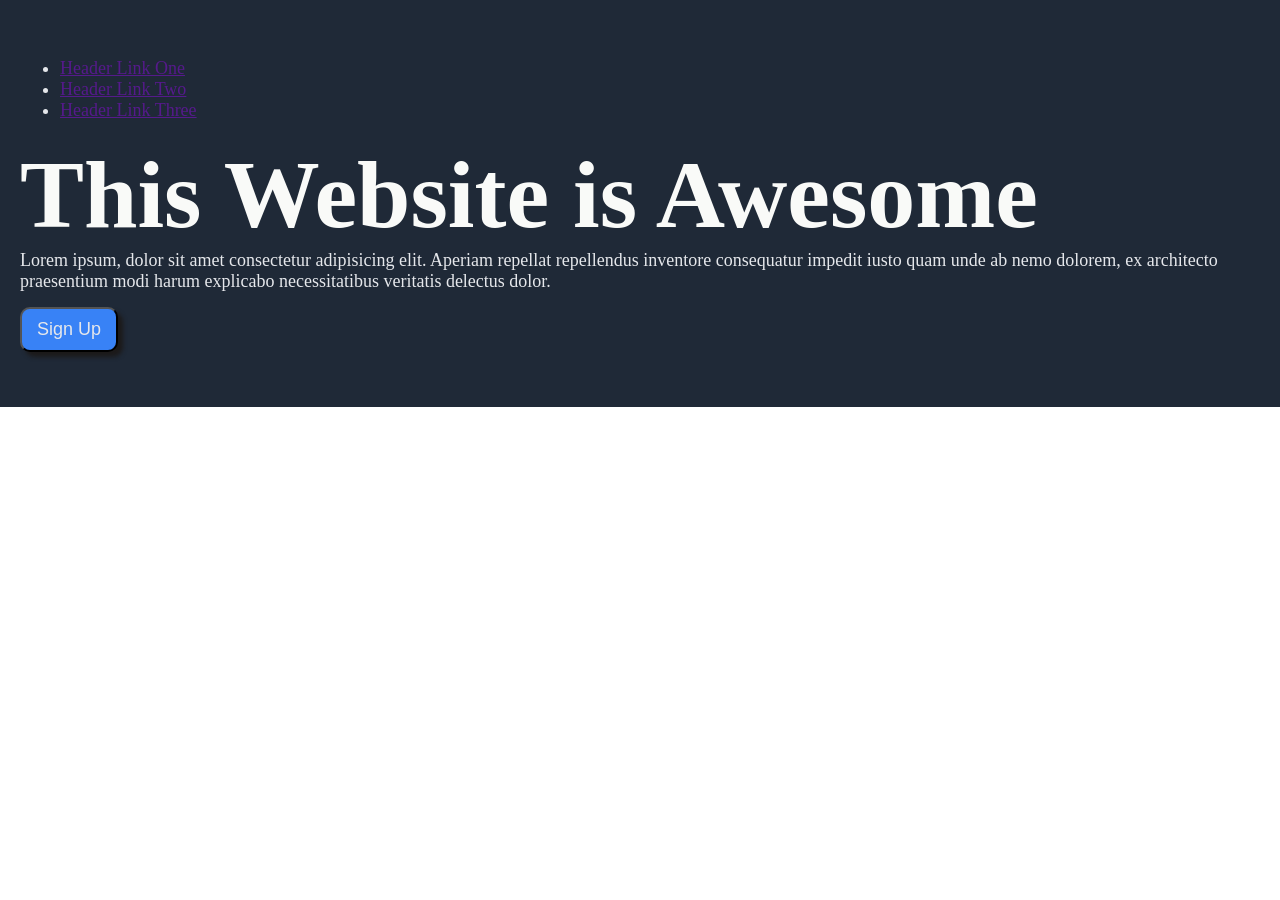
==== index.html @ 42dfd823 "Add initial HTML and CSS files for website layout" ====
<!DOCTYPE html>
<html lang="en">
<head>
    <meta charset="UTF-8">
    <meta name="viewport" content="width=device-width, initial-scale=1.0">
    <title>Document</title>
    <link rel="stylesheet" href="style.css">
</head>
<body>
    <!-- Header Section -->
    <header id="Header">

        <!-- Header Links -->
        <ul class="headerLinks">
            <li><a href="">Header Link One</a></li>
            <li><a href="">Header Link Two</a></li>
            <li><a href="">Header Link Three</a></li>
        </ul>

        <!-- Header Content -->
         <div class="headerTitle">
            <h1>This Website is Awesome</h1>
        </div>

        <div class="headerParagraph">
            Lorem ipsum, dolor sit amet consectetur adipisicing elit. Aperiam repellat repellendus inventore consequatur impedit iusto quam unde ab nemo dolorem, ex architecto praesentium modi harum explicabo necessitatibus veritatis delectus dolor.
        </div>
        <!-- Header Button -->
        <div >
            <button class="headerButton"> Sign Up</button>
        </div>
    </header>


</body>
</html>
---- style.css ----
body {
    margin: 0;
    padding: 0;
}

#Header{
    background-color: #1F2937;
    width: 100%;
    padding: 40px 20px;
    box-sizing: border-box;
}

.headerTitle{
    font-size: 48px;
    color: #F9FAF8;
    font-weight: 900;
    margin: 0;
    margin-bottom: 0;
}

.headerTitle h1{
    margin: 0;
}

.headerParagraph, .headerLinks, .headerButton{
    font-size:18px;
    color:#E5E7EB;
}

.headerParagraph{
    padding-top: 0px;
}

.headerButton {
    margin: 15px 0;
    padding: 10px 15px;
    background-color: #3882F6;
    border-radius: 10px;
    box-shadow: 5px 5px 4px #1c1a1a;
}
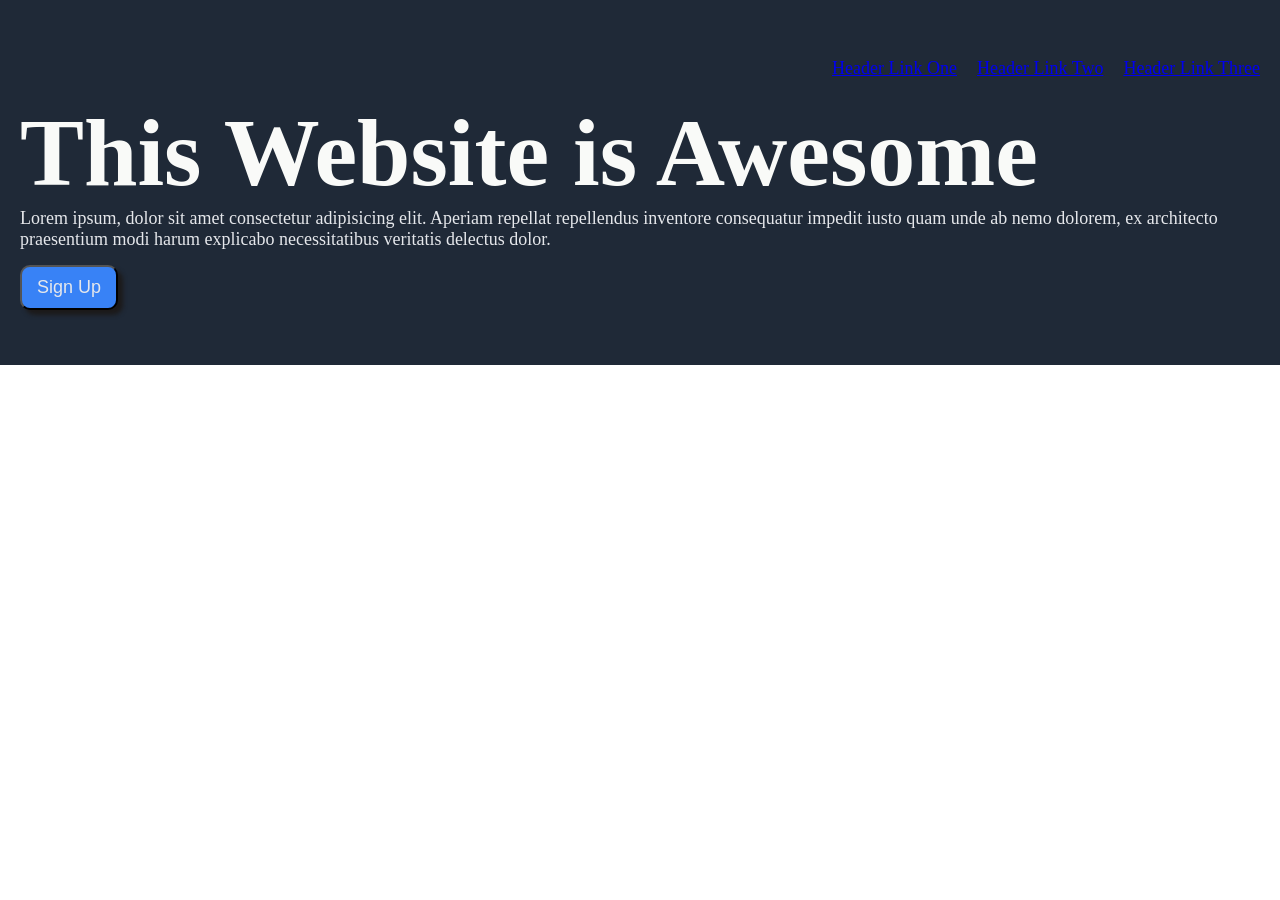
==== commit 918ae27a: "Refactor header links in index.html and enhance styling in style.css" ====
--- a/index.html
+++ b/index.html
@@ -12,9 +12,9 @@
 
         <!-- Header Links -->
         <ul class="headerLinks">
-            <li><a href="">Header Link One</a></li>
-            <li><a href="">Header Link Two</a></li>
-            <li><a href="">Header Link Three</a></li>
+            <li class="headerOne"><a href="one">Header Link One</a></li>
+            <li class="headerTwo"><a href="two">Header Link Two</a></li>
+            <li class="headerThree"><a href="three">Header Link Three</a></li>
         </ul>
 
         <!-- Header Content -->
--- a/style.css
+++ b/style.css
@@ -38,3 +38,13 @@
     border-radius: 10px;
     box-shadow: 5px 5px 4px #1c1a1a;
 }
+
+
+.headerLinks {
+    display: flex;
+    list-style: none;
+    gap: 20px;
+    justify-content:end;
+    color:#E5E7EB;
+
+}
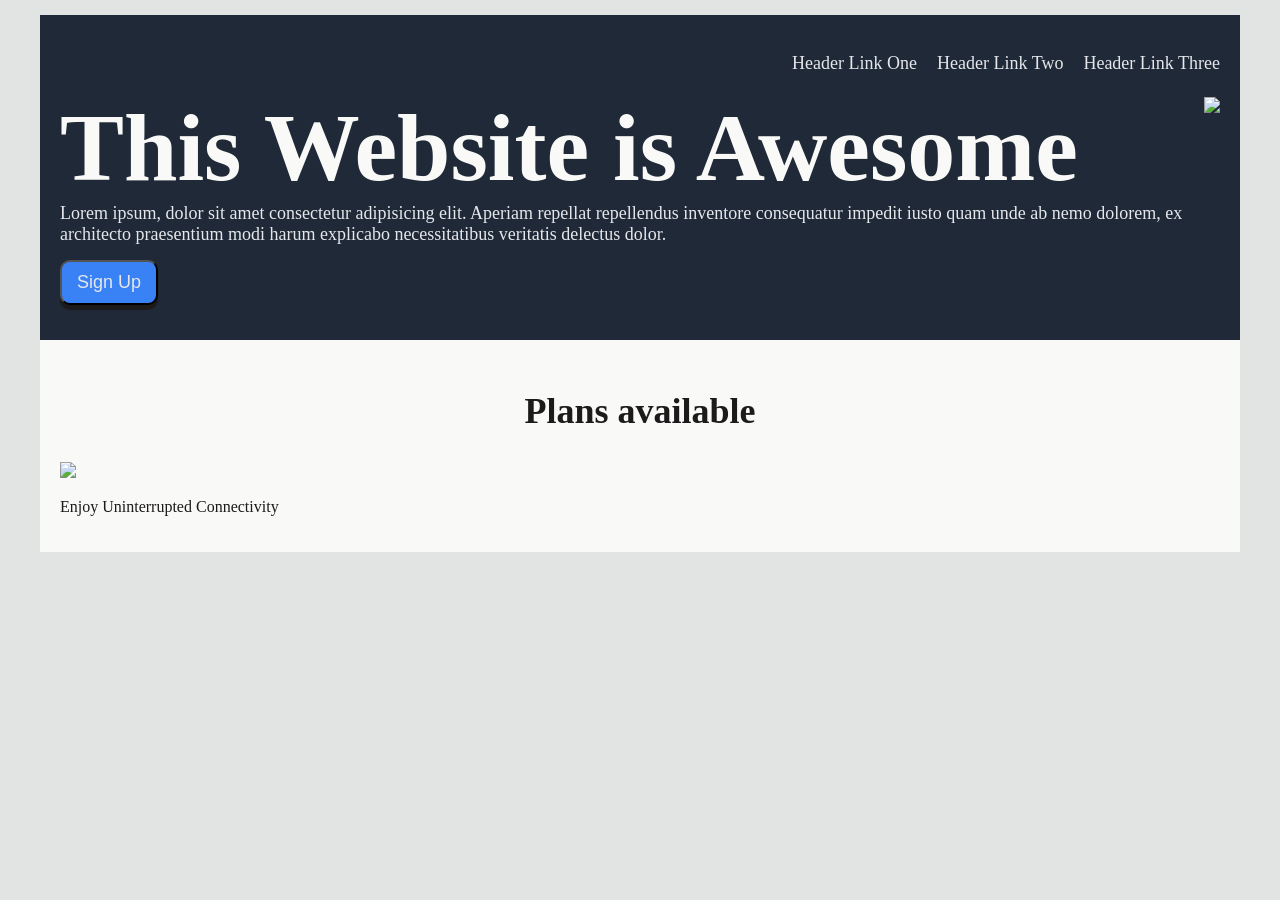
==== commit 03340cba: "Add stock photo and README file with image credits - Added a new stock photo: "Guy watching tv while" ====
--- a/index.html
+++ b/index.html
@@ -3,7 +3,7 @@
 <head>
     <meta charset="UTF-8">
     <meta name="viewport" content="width=device-width, initial-scale=1.0">
-    <title>Document</title>
+    <title>Universe & Universe ISP</title>
     <link rel="stylesheet" href="style.css">
 </head>
 <body>
@@ -18,7 +18,11 @@
         </ul>
 
         <!-- Header Content -->
-         <div class="headerTitle">
+         <div class="headerLogo">
+        <img src="img/Company Logo.png">
+        </div>  
+        
+        <div class="headerTitle">
             <h1>This Website is Awesome</h1>
         </div>
 
@@ -31,6 +35,16 @@
         </div>
     </header>
 
+    <nav id="contentSection">
+        <h2 class="navHeader">Plans available</h2>
+        
+        <div class="monthly">
+            <img src="Img/Stock photos/Guy watching tv while shitting on the couch.jpg">
+            <p>Enjoy Uninterrupted Connectivity</p>
+        </div>
+    </nav>
+
+
 
 </body>
 </html>
--- a/style.css
+++ b/style.css
@@ -1,12 +1,16 @@
 body {
-    margin: 0;
-    padding: 0;
+    margin: 0px auto;
+    Padding: 15px;
+    color: #F9FAF8;
+    max-width: 1200px;
+    background-color: #e2e3e3;
 }
 
+/* Header Section */
 #Header{
     background-color: #1F2937;
     width: 100%;
-    padding: 40px 20px;
+    padding: 20px 20px;
     box-sizing: border-box;
 }
 
@@ -36,7 +40,7 @@
     padding: 10px 15px;
     background-color: #3882F6;
     border-radius: 10px;
-    box-shadow: 5px 5px 4px #1c1a1a;
+    box-shadow: 0px 5px 0px #1c1a1a;
 }
 
 
@@ -48,3 +52,41 @@
     color:#E5E7EB;
 
 }
+
+.headerLinks a {
+    color: #E5E7EB;
+    text-decoration: none;
+}
+
+.headerLinks a:hover {
+    color: #F9FAF8;
+}
+
+.headerLogo {
+    Float:right;
+    margin-top: 5px;
+}
+
+.headerLogo img{
+    height: 250px;
+    width:  auto;
+}
+
+
+/* Content Section */
+#contentSection{
+    padding: 20px 20px;
+    background-color: #F9FAF8;
+    color:#1c1a1a;
+}
+
+.navHeader{
+    font-size: 36px;
+    font-weight: 900;
+    text-align: center;
+}
+
+.monthly img{
+    height: 250px; 
+    width: auto;
+}
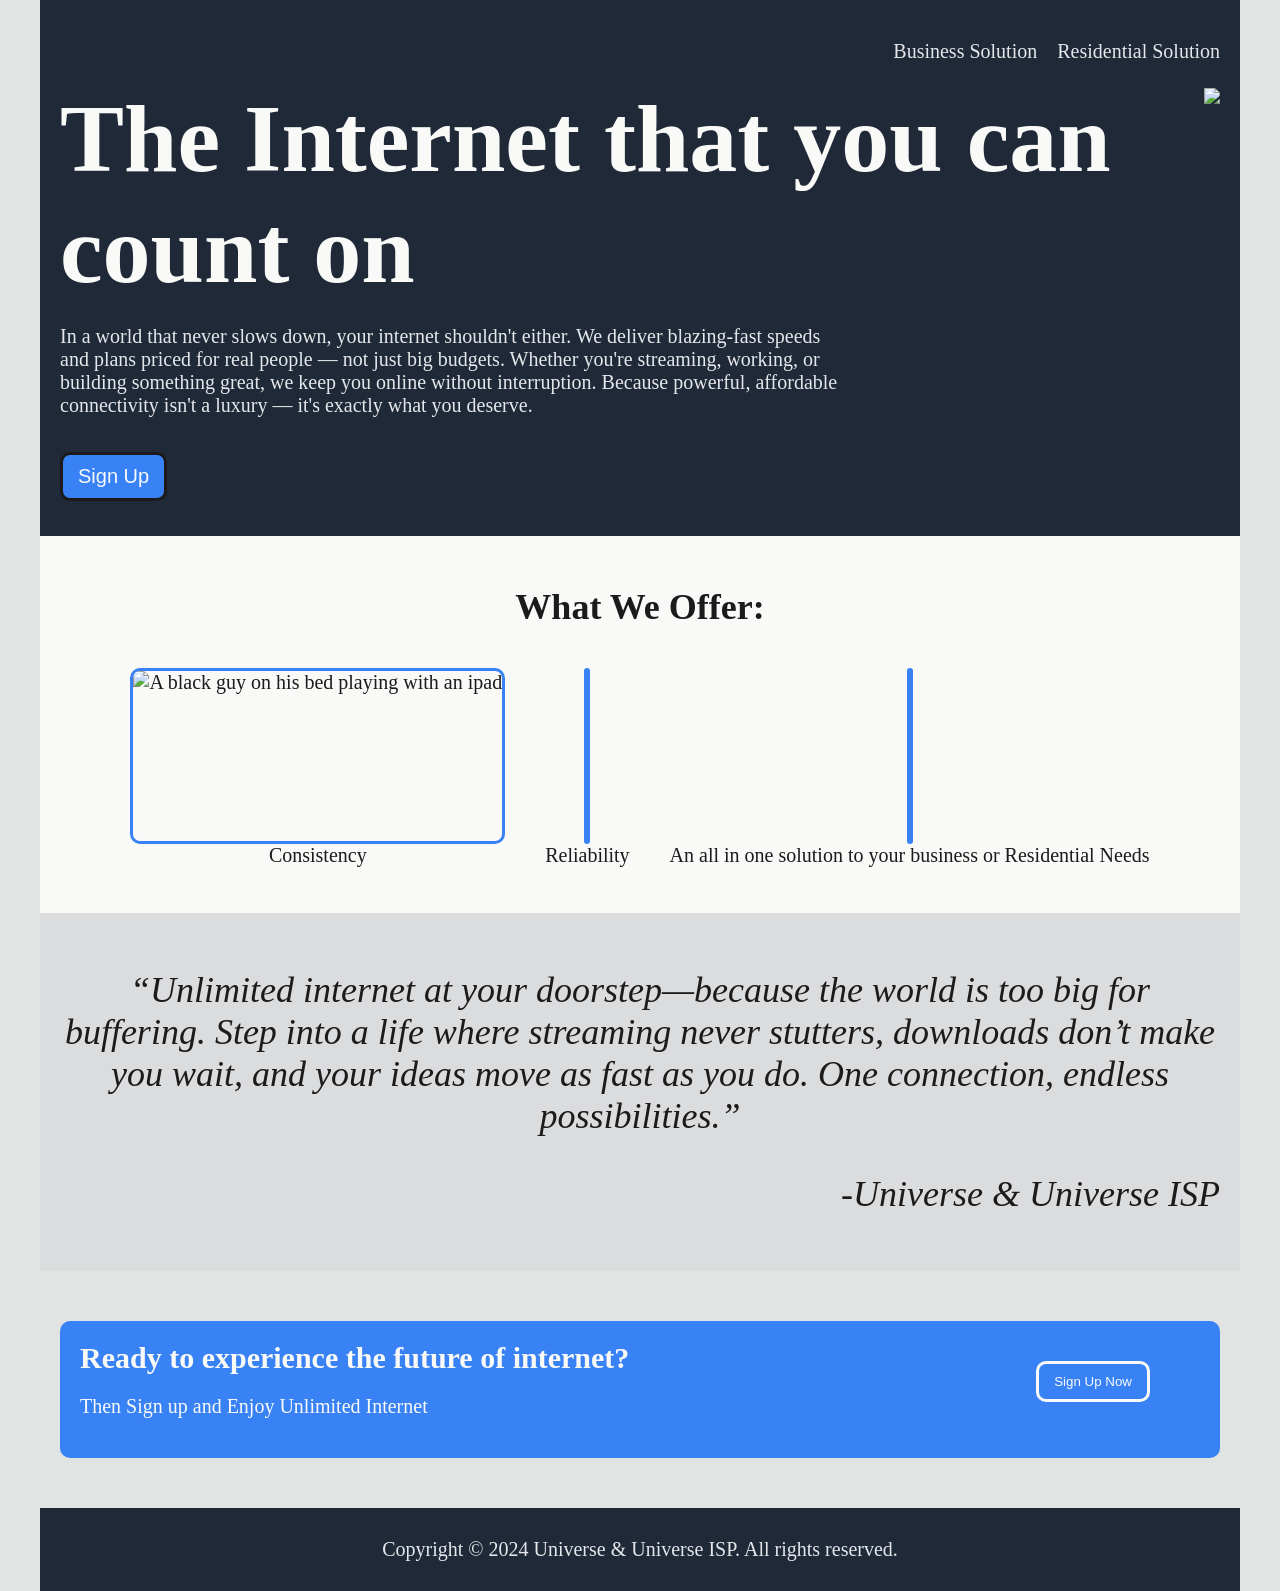
==== commit f3b9e4b9: "Update header content and enhance styling for improved user experience" ====
--- a/index.html
+++ b/index.html
@@ -12,9 +12,8 @@
 
         <!-- Header Links -->
         <ul class="headerLinks">
-            <li class="headerOne"><a href="one">Header Link One</a></li>
-            <li class="headerTwo"><a href="two">Header Link Two</a></li>
-            <li class="headerThree"><a href="three">Header Link Three</a></li>
+            <li class="headerOne"><a href="one">Business Solution</a></li>
+            <li class="headerTwo"><a href="two">Residential Solution</a></li>
         </ul>
 
         <!-- Header Content -->
@@ -23,28 +22,48 @@
         </div>  
         
         <div class="headerTitle">
-            <h1>This Website is Awesome</h1>
+            <h1>The Internet that you can count on</h1>
         </div>
 
         <div class="headerParagraph">
-            Lorem ipsum, dolor sit amet consectetur adipisicing elit. Aperiam repellat repellendus inventore consequatur impedit iusto quam unde ab nemo dolorem, ex architecto praesentium modi harum explicabo necessitatibus veritatis delectus dolor.
+            <P>In a world that never slows down, your internet shouldn't either. We deliver blazing-fast speeds <br> and plans priced for real people — not just big budgets. Whether you're streaming, working, or <br> building something great, we keep you online without interruption. Because powerful, affordable <br> connectivity isn't a luxury — it's exactly what you deserve.</P>
         </div>
+
         <!-- Header Button -->
         <div >
             <button class="headerButton"> Sign Up</button>
         </div>
     </header>
 
+    <!-- Content Section -->
     <nav id="contentSection">
-        <h2 class="navHeader">Plans available</h2>
+        <h2 class="navHeader">What We Offer:</h2>
         
-        <div class="monthly">
-            <img src="Img/Stock photos/Guy watching tv while shitting on the couch.jpg">
-            <p>Enjoy Uninterrupted Connectivity</p>
-        </div>
+        <!-- Content images -->
+            <ul class="bundles">
+                <li class="daily"><img src="Img/Stock photos/Guy watching tv while shitting on the couch.jpg" alt="A black guy on his bed playing with an ipad">Consistency</li>
+                <li class="weekly"><img src="Img/Stock photos/Guy watching tv while shitting on the couch.jpg" alt="">Reliability</li>
+                <li class="Monthly"><img src="Img/Stock photos/Guy watching tv while shitting on the couch.jpg" alt="">An all in one solution to your business or Residential Needs</li>
+            </ul>
     </nav>
 
+    <!-- Quote Section -->
+    <section id="quoteSection">
+        <p>“Unlimited internet at your doorstep—because the world is too big for buffering. Step into a life where streaming never stutters, downloads don’t make you wait, and your ideas move as fast as you do. One connection, endless possibilities.”</p>
+        <P class="quoteRef">-Universe & Universe ISP</P>
+    </section>
 
+    <!-- Sign up -->
+
+    <nav id="signUpSection">
+        <button class="signUpButton">Sign Up Now</button>
+        <h2 class="signUpHeader">Ready to experience the future of internet?</h2>
+        <p class="signUpParagraph">Then Sign up and Enjoy Unlimited Internet</p>
+    </nav>
+
+    <!-- footer -->
+    <footer id="footer">
+        <p>Copyright &copy; 2024 Universe & Universe ISP. All rights reserved.</p>
 
 </body>
 </html>
--- a/style.css
+++ b/style.css
@@ -1,6 +1,5 @@
 body {
     margin: 0px auto;
-    Padding: 15px;
     color: #F9FAF8;
     max-width: 1200px;
     background-color: #e2e3e3;
@@ -27,7 +26,7 @@
 }
 
 .headerParagraph, .headerLinks, .headerButton{
-    font-size:18px;
+    font-size:20px;
     color:#E5E7EB;
 }
 
@@ -39,8 +38,9 @@
     margin: 15px 0;
     padding: 10px 15px;
     background-color: #3882F6;
+    border: 3px solid #1c1a1a;
     border-radius: 10px;
-    box-shadow: 0px 5px 0px #1c1a1a;
+    color: #F9FAF8;
 }
 
 
@@ -59,7 +59,7 @@
 }
 
 .headerLinks a:hover {
-    color: #F9FAF8;
+    text-decoration: underline;
 }
 
 .headerLogo {
@@ -73,7 +73,7 @@
 }
 
 
-/* Content Section */
+/* Nav Section */
 #contentSection{
     padding: 20px 20px;
     background-color: #F9FAF8;
@@ -86,7 +86,82 @@
     text-align: center;
 }
 
-.monthly img{
-    height: 250px; 
+.bundles {
+    display: flex;
+    gap: 20px;
+    justify-content: center;
+    padding: 0;
+    list-style: none;
+}
+
+.bundles img {
+    height: 170px;
     width: auto;
+    display: block;
+    border: 3.2px solid #3882F6;
+    border-radius: 10px;
+}
+
+.daily, .weekly, .Monthly {
+    display: flex;
+    flex-direction: column;
+    align-items: center;
+    text-align: center;
+    padding: 10px;
+    font-size: 20px;
+}
+
+#quoteSection {
+    background-color: #dbdcde;
+    color: #1c1a1a;
+    font-size: 36px;
+    font-weight: 300;
+    text-align: center;
+    font-style: italic;
+    padding: 20px 20px;
+    
+}
+
+.quoteRef {
+    text-align: right;
+}
+
+/* sign Up section */
+#signUpSection {
+    background-color: #3882F6;
+    color: #F9FAF8;
+    padding: 20px 20px;
+    margin: 50px 20px 50px 20px;
+    border-radius: 10px;
+}
+
+.signUpHeader {
+    font-size: 30px;
+    font-weight: 900;
+    margin: 0;
+}
+
+.signUpParagraph {
+    font-size: 20px;
+}
+
+.signUpButton {
+    margin: 20px 0;
+    margin-right: 50px;
+    padding: 10px 15px;
+    background-color: transparent;
+    border-radius: 10px;
+    border: 3.2px solid #F9FAF8;
+    float: right;
+    color: #F9FAF8;
+    
+}
+
+/* footer */
+#footer {
+    background-color: #1F2937;
+    color: #E5E7EB;
+    text-align: center;
+    padding: 10px 20px;
+    font-size: 20px;
 }
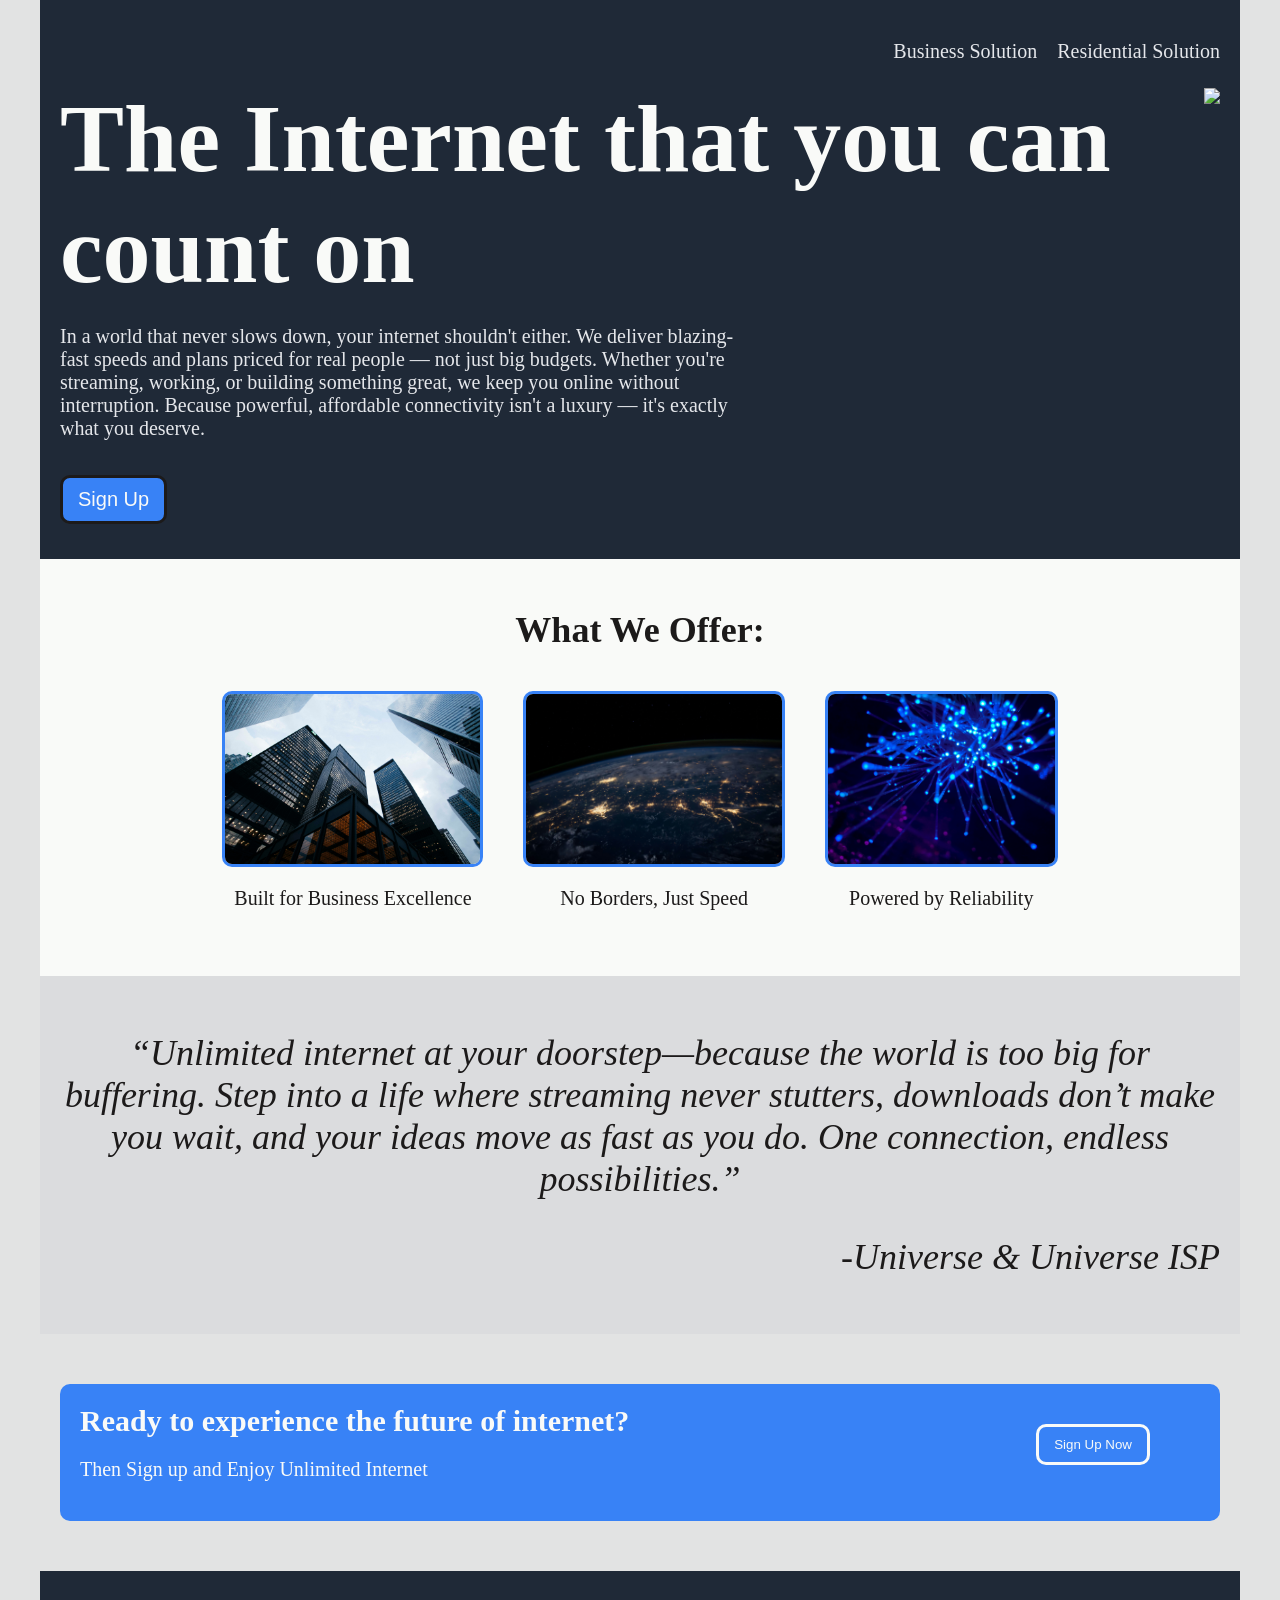
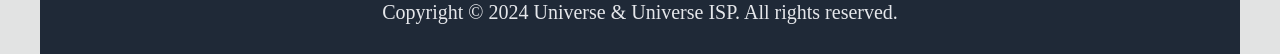
==== commit 062d1d5f: "Updated images in the content section" ====
--- a/index.html
+++ b/index.html
@@ -7,6 +7,7 @@
     <link rel="stylesheet" href="style.css">
 </head>
 <body>
+
     <!-- Header Section -->
     <header id="Header">
 
@@ -26,7 +27,7 @@
         </div>
 
         <div class="headerParagraph">
-            <P>In a world that never slows down, your internet shouldn't either. We deliver blazing-fast speeds <br> and plans priced for real people — not just big budgets. Whether you're streaming, working, or <br> building something great, we keep you online without interruption. Because powerful, affordable <br> connectivity isn't a luxury — it's exactly what you deserve.</P>
+            <P>In a world that never slows down, your internet shouldn't either. We deliver blazing-fast speeds and plans priced for real people — not just big budgets. Whether you're streaming, working, or building something great, we keep you online without interruption. Because powerful, affordable connectivity isn't a luxury — it's exactly what you deserve.</P>
         </div>
 
         <!-- Header Button -->
@@ -41,9 +42,18 @@
         
         <!-- Content images -->
             <ul class="bundles">
-                <li class="daily"><img src="Img/Stock photos/Guy watching tv while shitting on the couch.jpg" alt="A black guy on his bed playing with an ipad">Consistency</li>
-                <li class="weekly"><img src="Img/Stock photos/Guy watching tv while shitting on the couch.jpg" alt="">Reliability</li>
-                <li class="Monthly"><img src="Img/Stock photos/Guy watching tv while shitting on the couch.jpg" alt="">An all in one solution to your business or Residential Needs</li>
+                <li class="daily">
+                    <img src="Img/Stock photos/Building.jpg" alt="Images of tall buildings form a low perspective">
+                    <p class="tagline">Built for Business Excellence</p>
+                </li>
+                <li class="weekly">
+                    <img src="Img/Stock photos/Image of the globe.jpg" alt="Image of the globe">
+                    <p class="tagline">No Borders, Just Speed</p>
+                </li>
+                <li class="Monthly">
+                    <img src="Img/Stock photos/Wires.jpg" alt="Wires coming out">
+                    <p class="tagline">Powered by Reliability</p>
+                </li>
             </ul>
     </nav>
 
@@ -64,6 +74,7 @@
     <!-- footer -->
     <footer id="footer">
         <p>Copyright &copy; 2024 Universe & Universe ISP. All rights reserved.</p>
+    </footer>
 
 </body>
 </html>
--- a/style.css
+++ b/style.css
@@ -32,6 +32,7 @@
 
 .headerParagraph{
     padding-top: 0px;
+    max-width: 700px;
 }
 
 .headerButton {
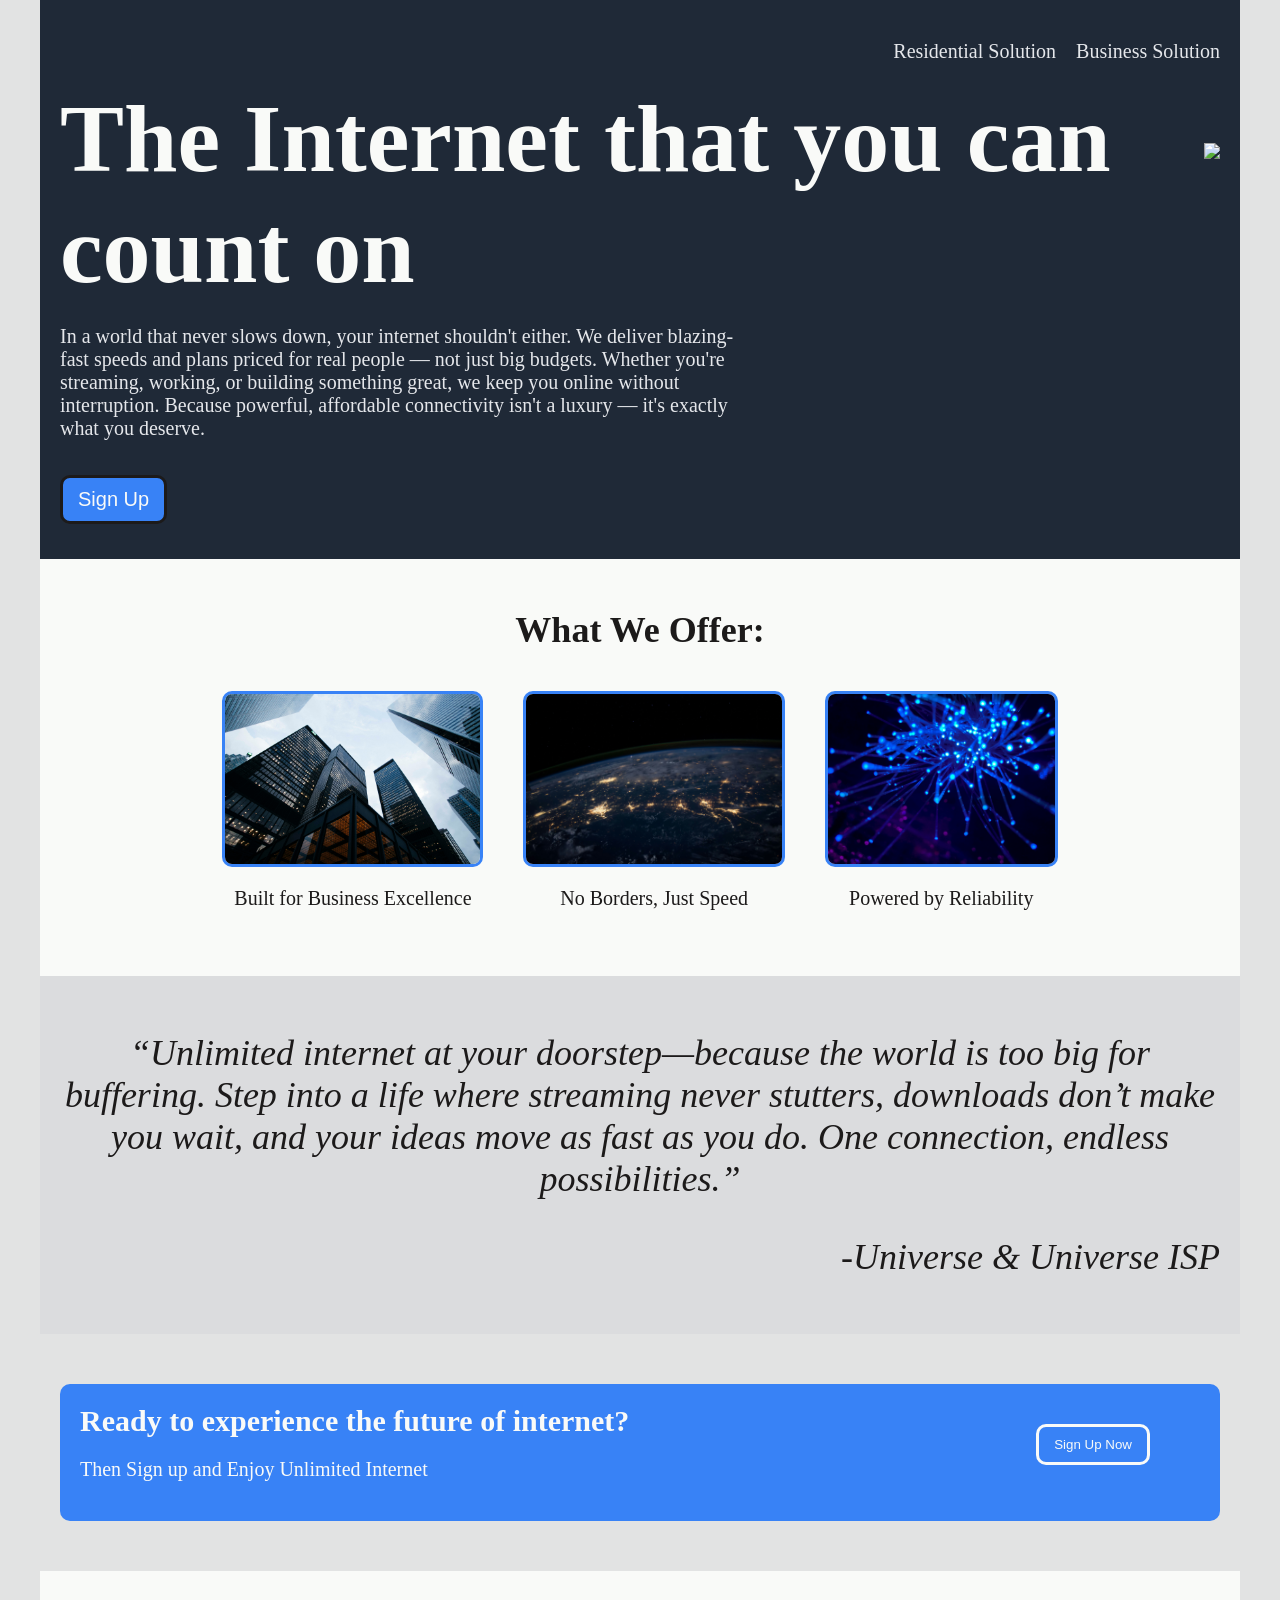
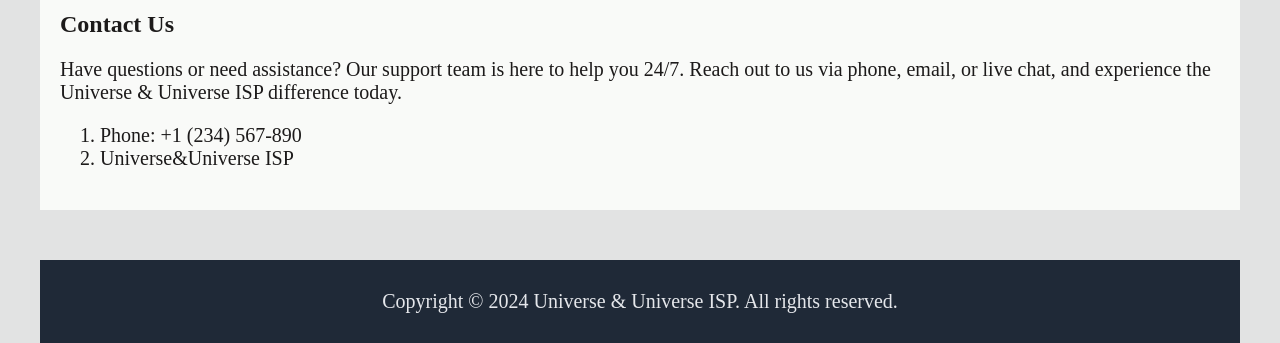
==== commit c4ec4b33: "Remove unused stock photos and update HTML/CSS for residential and business plans" ====
--- a/index.html
+++ b/index.html
@@ -13,8 +13,8 @@
 
         <!-- Header Links -->
         <ul class="headerLinks">
-            <li class="headerOne"><a href="one">Business Solution</a></li>
-            <li class="headerTwo"><a href="two">Residential Solution</a></li>
+            <li class="headerOne"><a href="/Residential Plan/residentialPlan.html">Residential Solution</a></li>
+            <li class="headerTwo"><a href="businessPlan.html">Business Solution</a></li>
         </ul>
 
         <!-- Header Content -->
@@ -71,6 +71,16 @@
         <p class="signUpParagraph">Then Sign up and Enjoy Unlimited Internet</p>
     </nav>
 
+    <!-- Contact Section -->
+     <nav id ="contactSection">
+        <h2 class="contactHeader">Contact Us</h2>
+        <p class="contactParagraph">Have questions or need assistance? Our support team is here to help you 24/7. Reach out to us via phone, email, or live chat, and experience the Universe & Universe ISP difference today.</p>
+        <ol class="contactList">
+            <li><a href="tel:+1234567890">Phone: +1 (234) 567-890</a></li>
+            <li><a href="mailto:clemmie.sporer19@gmail.com"> Universe&Universe ISP</a>
+        <ol>
+
+     </nav>
     <!-- footer -->
     <footer id="footer">
         <p>Copyright &copy; 2024 Universe & Universe ISP. All rights reserved.</p>
--- a/style.css
+++ b/style.css
@@ -65,7 +65,7 @@
 
 .headerLogo {
     Float:right;
-    margin-top: 5px;
+    margin-top: 60px;
 }
 
 .headerLogo img{
@@ -158,6 +158,28 @@
     
 }
 
+/* Contact Section */
+#contactSection {
+    background-color: #F9FAF8;
+    color: #1c1a1a;
+    padding: 20px 20px;
+    margin: 50px 0px 50px 0px;
+
+}
+
+.contactParagraph, .contactList {
+    font-size: 20px;
+}
+
+.contactList a {
+    color: #1c1a1a;
+    text-decoration: none;
+}
+
+.contactList a:hover {
+    text-decoration: underline;
+}
+
 /* footer */
 #footer {
     background-color: #1F2937;
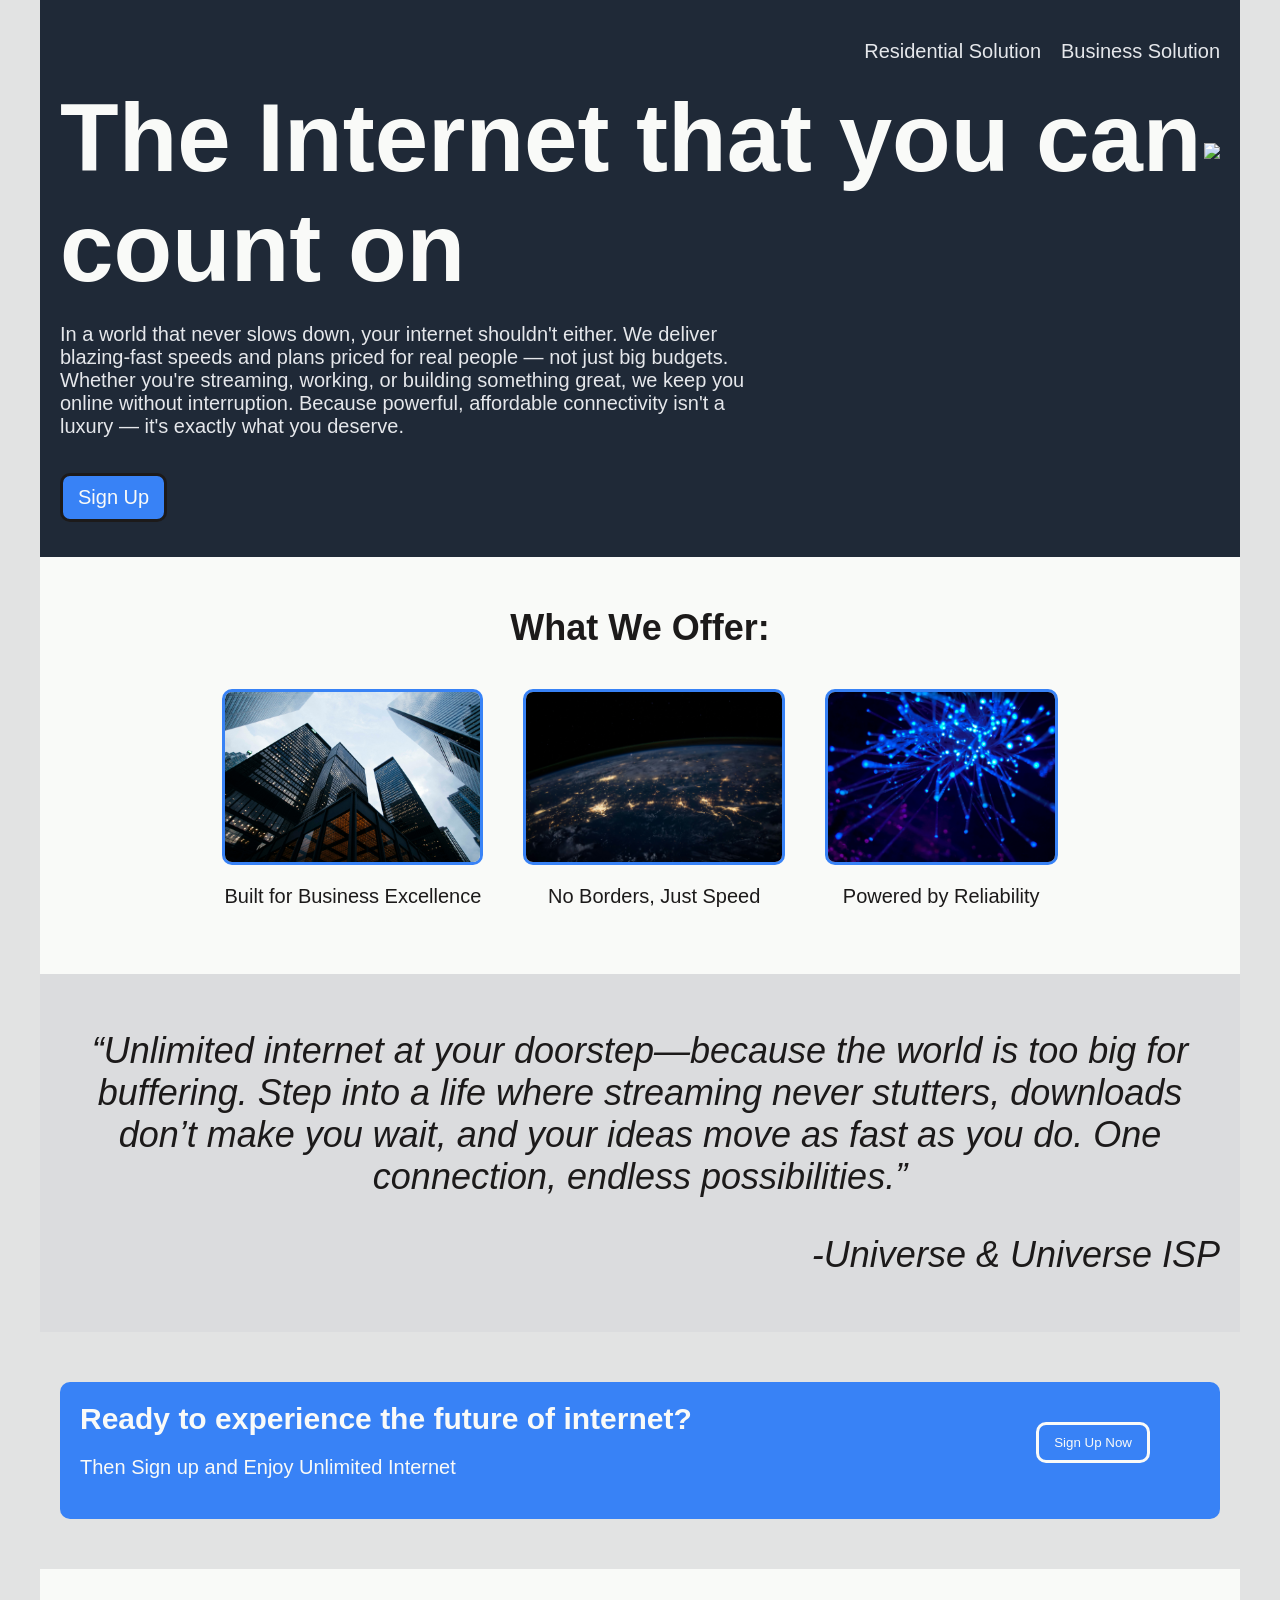
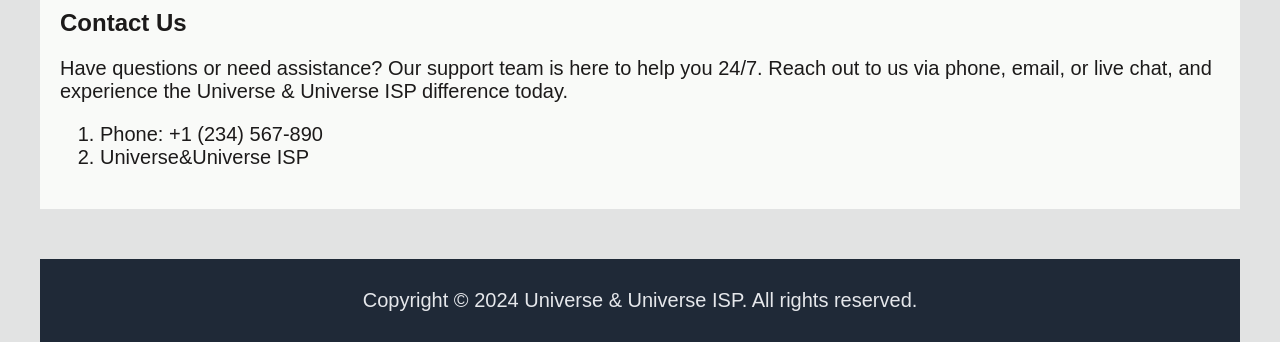
==== commit 54b05627: "Update links in header for residential plan and main index page" ====
--- a/index.html
+++ b/index.html
@@ -13,7 +13,7 @@
 
         <!-- Header Links -->
         <ul class="headerLinks">
-            <li class="headerOne"><a href="/Residential Plan/residentialPlan.html">Residential Solution</a></li>
+            <li class="headerOne"><a href="residentialPlan.html">Residential Solution</a></li>
             <li class="headerTwo"><a href="businessPlan.html">Business Solution</a></li>
         </ul>
 
--- a/style.css
+++ b/style.css
@@ -1,3 +1,7 @@
+* {
+    font-family: 'Roboto', sans-serif;
+}
+
 body {
     margin: 0px auto;
     color: #F9FAF8;
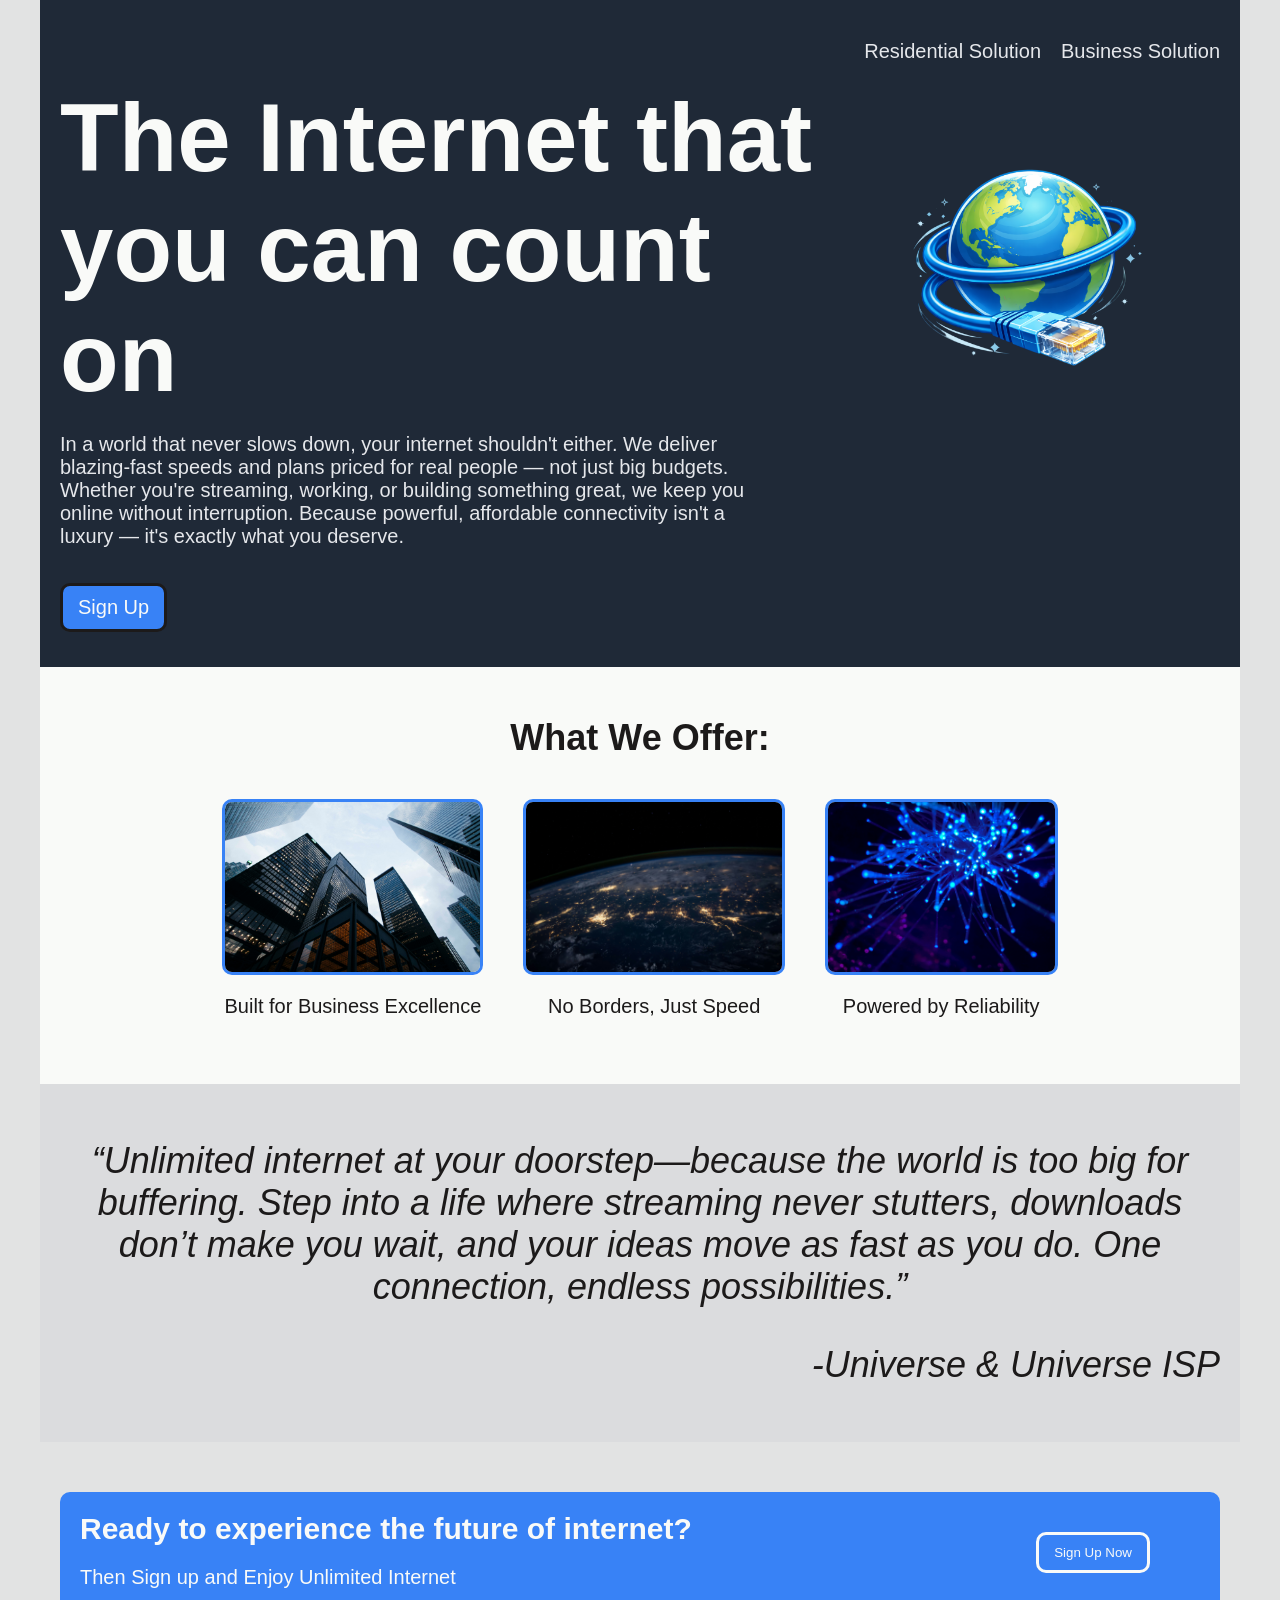
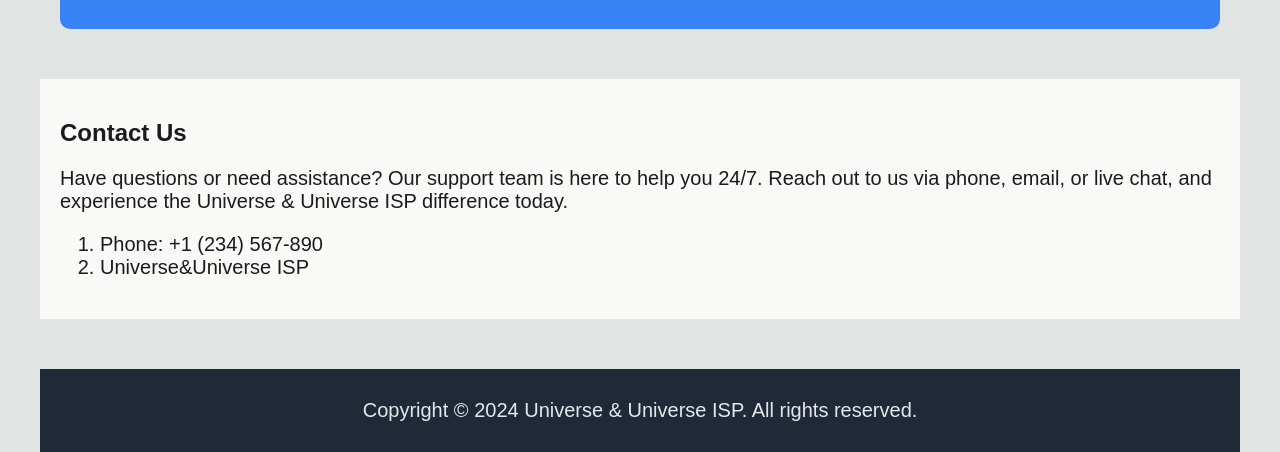
==== commit 4791e437: "Remove company image from folder images" ====
--- a/index.html
+++ b/index.html
@@ -19,7 +19,7 @@
 
         <!-- Header Content -->
          <div class="headerLogo">
-        <img src="img/Company Logo.png">
+        <img src="Company Logo.png">
         </div>  
         
         <div class="headerTitle">
